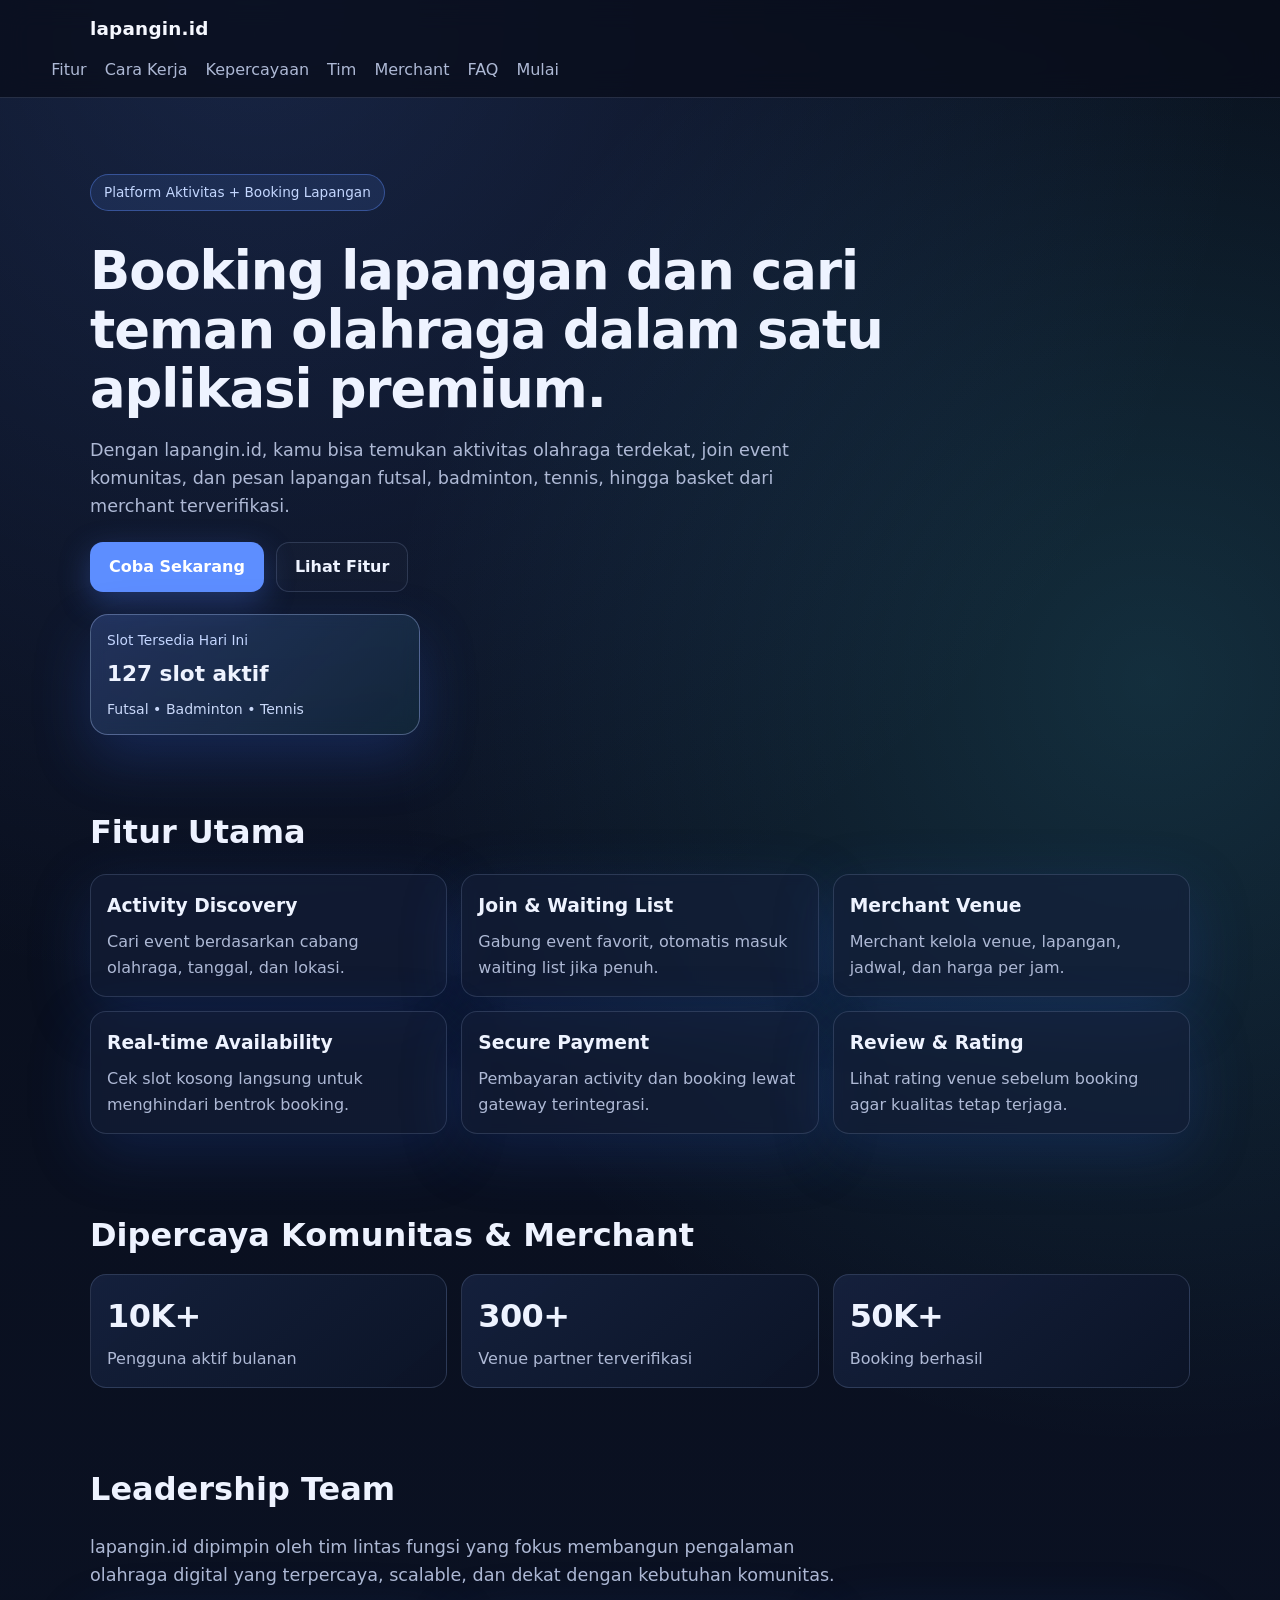
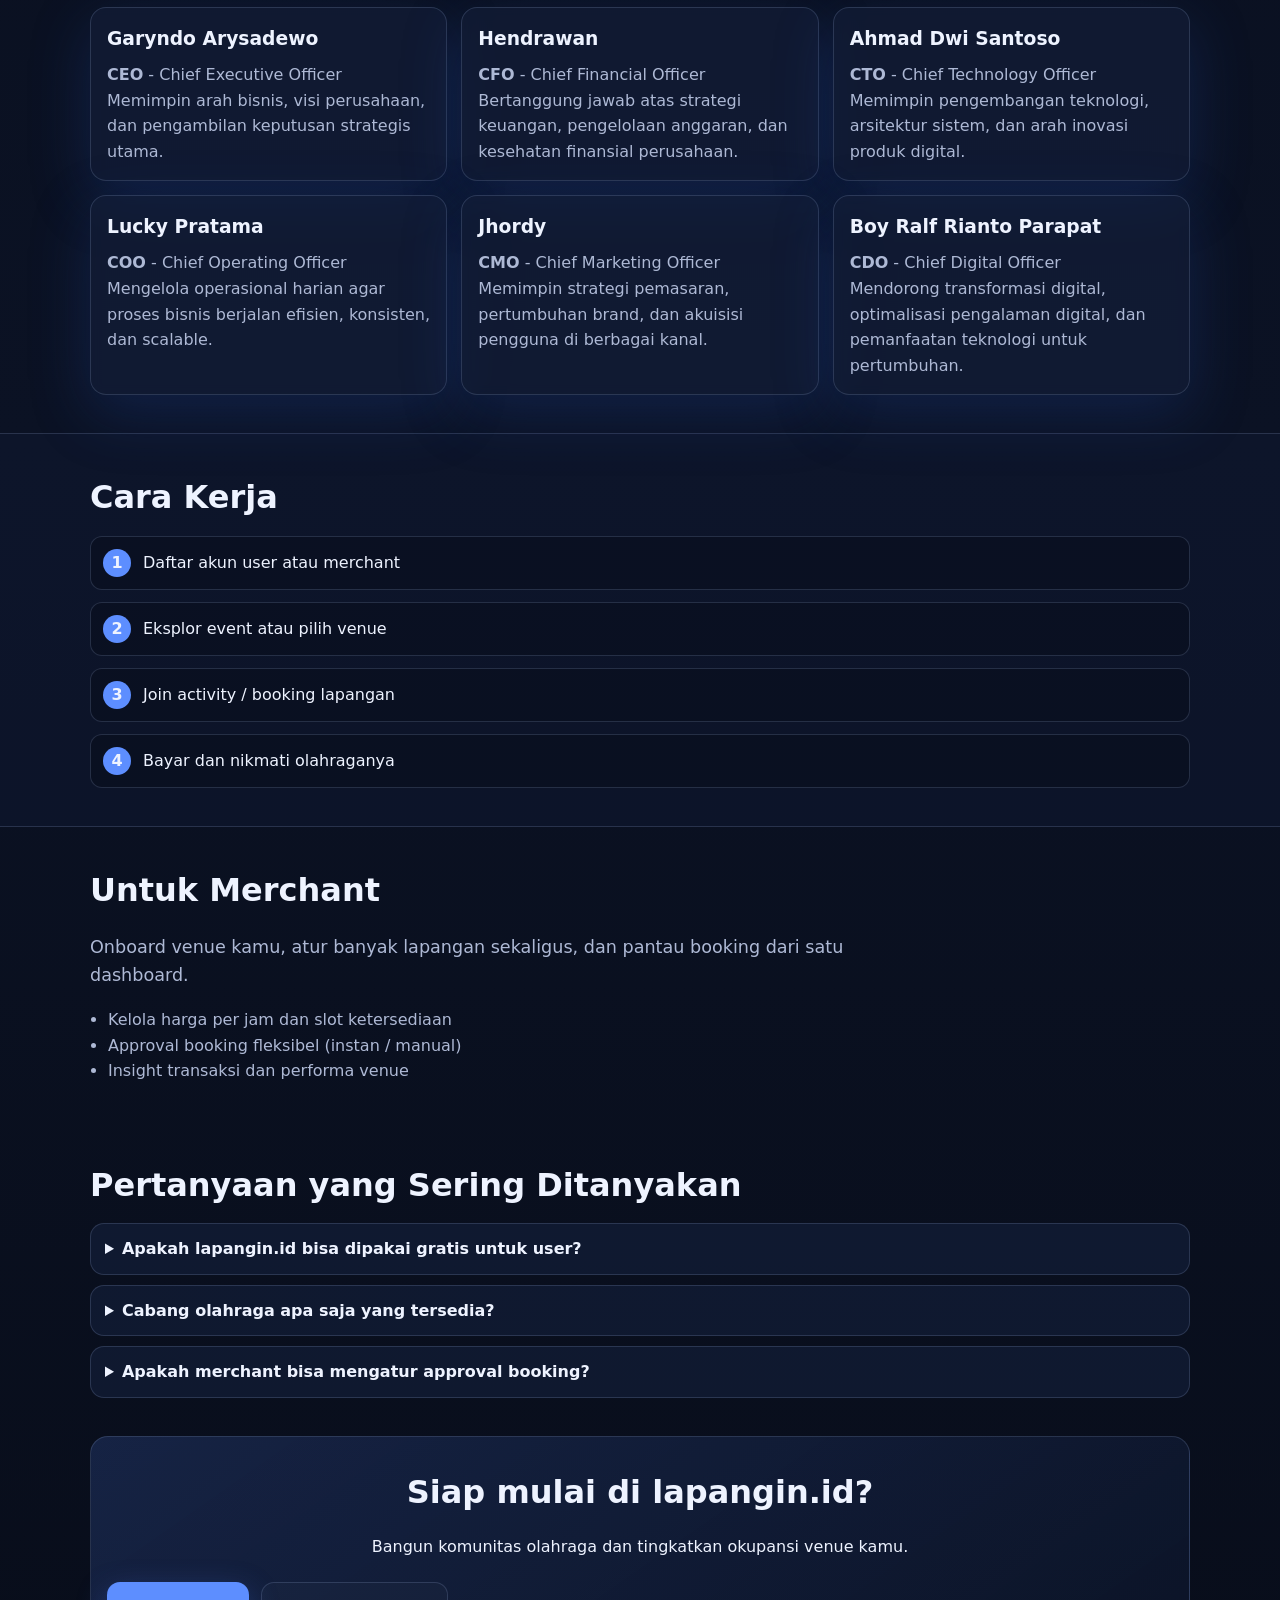
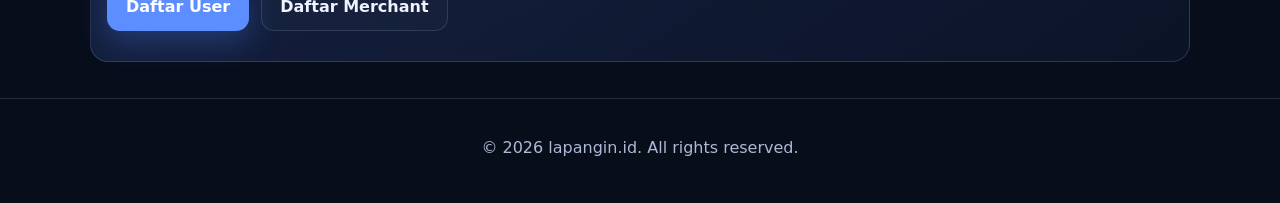
==== index.html @ 3bbe4d74 "init" ====
<!doctype html>
<html lang="id">
  <head>
    <meta charset="UTF-8" />
    <meta name="viewport" content="width=device-width, initial-scale=1.0" />
    <title>lapangin.id | Aplikasi Booking Lapangan & Cari Teman Olahraga</title>
    <meta
      name="description"
      content="lapangin.id adalah platform mobile-first untuk cari aktivitas olahraga, join event, dan booking lapangan futsal, badminton, tennis, dan lainnya."
    />
    <meta
      name="keywords"
      content="booking lapangan, aplikasi olahraga, sewa lapangan futsal, booking badminton, event olahraga, lapangin.id"
    />
    <meta name="robots" content="index, follow, max-image-preview:large" />
    <link rel="canonical" href="https://lapangin.id/" />
    <meta property="og:type" content="website" />
    <meta property="og:site_name" content="lapangin.id" />
    <meta property="og:title" content="lapangin.id | Booking Lapangan & Aktivitas Olahraga" />
    <meta
      property="og:description"
      content="Temukan teman main, join event, dan booking lapangan olahraga dari merchant terverifikasi."
    />
    <meta property="og:url" content="https://lapangin.id/" />
    <meta property="og:image" content="https://lapangin.id/og-image.jpg" />
    <meta name="twitter:card" content="summary_large_image" />
    <meta name="twitter:title" content="lapangin.id" />
    <meta
      name="twitter:description"
      content="Platform aktivitas olahraga dan booking lapangan berbasis merchant."
    />
    <meta name="theme-color" content="#0c1224" />
    <link rel="stylesheet" href="./styles.css" />
    <script type="application/ld+json">
      {
        "@context": "https://schema.org",
        "@type": "WebSite",
        "name": "lapangin.id",
        "url": "https://lapangin.id/",
        "description": "Platform aktivitas olahraga dan booking lapangan berbasis merchant.",
        "potentialAction": {
          "@type": "SearchAction",
          "target": "https://lapangin.id/search?q={search_term_string}",
          "query-input": "required name=search_term_string"
        }
      }
    </script>
  </head>
  <body>
    <header class="topbar">
      <div class="container row">
        <a href="#" class="brand">lapangin.id</a>
        <button id="menuBtn" class="menu-btn" aria-label="Buka menu" aria-expanded="false" aria-controls="mobileMenu">Menu</button>
      </div>
      <nav id="mobileMenu" class="mobile-menu" aria-label="Navigasi utama">
        <a href="#fitur">Fitur</a>
        <a href="#cara-kerja">Cara Kerja</a>
        <a href="#statistik">Kepercayaan</a>
        <a href="#tim">Tim</a>
        <a href="#merchant">Merchant</a>
        <a href="#faq">FAQ</a>
        <a href="#cta">Mulai</a>
      </nav>
    </header>

    <main>
      <section class="hero container">
        <p class="pill">Platform Aktivitas + Booking Lapangan</p>
        <h1>Booking lapangan dan cari teman olahraga dalam satu aplikasi premium.</h1>
        <p class="subtitle">
          Dengan lapangin.id, kamu bisa temukan aktivitas olahraga terdekat, join
          event komunitas, dan pesan lapangan futsal, badminton, tennis, hingga
          basket dari merchant terverifikasi.
        </p>
        <div class="actions">
          <a href="#cta" class="btn btn-primary">Coba Sekarang</a>
          <a href="#fitur" class="btn btn-ghost">Lihat Fitur</a>
        </div>
        <div class="hero-glass" aria-hidden="true">
          <div class="glass-card">
            <p class="glass-label">Slot Tersedia Hari Ini</p>
            <p class="glass-value">127 slot aktif</p>
            <p class="glass-meta">Futsal • Badminton • Tennis</p>
          </div>
        </div>
      </section>

      <section id="fitur" class="section container">
        <h2>Fitur Utama</h2>
        <div class="grid">
          <article class="card">
            <h3>Activity Discovery</h3>
            <p>Cari event berdasarkan cabang olahraga, tanggal, dan lokasi.</p>
          </article>
          <article class="card">
            <h3>Join & Waiting List</h3>
            <p>Gabung event favorit, otomatis masuk waiting list jika penuh.</p>
          </article>
          <article class="card">
            <h3>Merchant Venue</h3>
            <p>Merchant kelola venue, lapangan, jadwal, dan harga per jam.</p>
          </article>
          <article class="card">
            <h3>Real-time Availability</h3>
            <p>Cek slot kosong langsung untuk menghindari bentrok booking.</p>
          </article>
          <article class="card">
            <h3>Secure Payment</h3>
            <p>Pembayaran activity dan booking lewat gateway terintegrasi.</p>
          </article>
          <article class="card">
            <h3>Review & Rating</h3>
            <p>Lihat rating venue sebelum booking agar kualitas tetap terjaga.</p>
          </article>
        </div>
      </section>

      <section id="statistik" class="section container">
        <h2>Dipercaya Komunitas & Merchant</h2>
        <div class="stats">
          <article class="stat-card">
            <p class="stat-value">10K+</p>
            <p class="stat-label">Pengguna aktif bulanan</p>
          </article>
          <article class="stat-card">
            <p class="stat-value">300+</p>
            <p class="stat-label">Venue partner terverifikasi</p>
          </article>
          <article class="stat-card">
            <p class="stat-value">50K+</p>
            <p class="stat-label">Booking berhasil</p>
          </article>
        </div>
      </section>

      <section id="tim" class="section container">
        <h2>Leadership Team</h2>
        <p class="subtitle">
          lapangin.id dipimpin oleh tim lintas fungsi yang fokus membangun
          pengalaman olahraga digital yang terpercaya, scalable, dan dekat dengan
          kebutuhan komunitas.
        </p>
        <div class="grid">
          <article class="card">
            <h3>Garyndo Arysadewo</h3>
            <p><strong>CEO</strong> - Chief Executive Officer</p>
            <p>Memimpin arah bisnis, visi perusahaan, dan pengambilan keputusan strategis utama.</p>
          </article>
          <article class="card">
            <h3>Hendrawan</h3>
            <p><strong>CFO</strong> - Chief Financial Officer</p>
            <p>Bertanggung jawab atas strategi keuangan, pengelolaan anggaran, dan kesehatan finansial perusahaan.</p>
          </article>
          <article class="card">
            <h3>Ahmad Dwi Santoso</h3>
            <p><strong>CTO</strong> - Chief Technology Officer</p>
            <p>Memimpin pengembangan teknologi, arsitektur sistem, dan arah inovasi produk digital.</p>
          </article>
          <article class="card">
            <h3>Lucky Pratama</h3>
            <p><strong>COO</strong> - Chief Operating Officer</p>
            <p>Mengelola operasional harian agar proses bisnis berjalan efisien, konsisten, dan scalable.</p>
          </article>
          <article class="card">
            <h3>Jhordy</h3>
            <p><strong>CMO</strong> - Chief Marketing Officer</p>
            <p>Memimpin strategi pemasaran, pertumbuhan brand, dan akuisisi pengguna di berbagai kanal.</p>
          </article>
          <article class="card">
            <h3>Boy Ralf Rianto Parapat</h3>
            <p><strong>CDO</strong> - Chief Digital Officer</p>
            <p>Mendorong transformasi digital, optimalisasi pengalaman digital, dan pemanfaatan teknologi untuk pertumbuhan.</p>
          </article>
        </div>
      </section>

      <section id="cara-kerja" class="section section-alt">
        <div class="container">
          <h2>Cara Kerja</h2>
          <div class="steps">
            <div class="step"><span>1</span>Daftar akun user atau merchant</div>
            <div class="step"><span>2</span>Eksplor event atau pilih venue</div>
            <div class="step"><span>3</span>Join activity / booking lapangan</div>
            <div class="step"><span>4</span>Bayar dan nikmati olahraganya</div>
          </div>
        </div>
      </section>

      <section id="merchant" class="section container">
        <h2>Untuk Merchant</h2>
        <p class="subtitle">
          Onboard venue kamu, atur banyak lapangan sekaligus, dan pantau booking
          dari satu dashboard.
        </p>
        <ul class="benefits">
          <li>Kelola harga per jam dan slot ketersediaan</li>
          <li>Approval booking fleksibel (instan / manual)</li>
          <li>Insight transaksi dan performa venue</li>
        </ul>
      </section>

      <section id="faq" class="section container">
        <h2>Pertanyaan yang Sering Ditanyakan</h2>
        <div class="faq-list">
          <details>
            <summary>Apakah lapangin.id bisa dipakai gratis untuk user?</summary>
            <p>Ya, pembuatan akun gratis. Kamu hanya bayar saat join aktivitas berbayar atau booking lapangan.</p>
          </details>
          <details>
            <summary>Cabang olahraga apa saja yang tersedia?</summary>
            <p>Futsal, badminton, tennis, basket, voli, dan cabang lain sesuai venue partner di kota kamu.</p>
          </details>
          <details>
            <summary>Apakah merchant bisa mengatur approval booking?</summary>
            <p>Bisa. Merchant dapat memilih mode instan atau approval manual dari dashboard.</p>
          </details>
        </div>
      </section>

      <section id="cta" class="section container cta">
        <h2>Siap mulai di lapangin.id?</h2>
        <p>Bangun komunitas olahraga dan tingkatkan okupansi venue kamu.</p>
        <div class="actions">
          <a href="#" class="btn btn-primary">Daftar User</a>
          <a href="#" class="btn btn-ghost">Daftar Merchant</a>
        </div>
      </section>
    </main>

    <footer class="footer">
      <div class="container">
        <p>© <span id="year"></span> lapangin.id. All rights reserved.</p>
      </div>
    </footer>

    <script src="./script.js"></script>
  </body>
</html>
---- styles.css ----
:root {
  --bg: #080d1a;
  --bg-soft: #0f1830;
  --card: rgba(21, 33, 61, 0.6);
  --text: #eef3ff;
  --muted: #aeb9d5;
  --primary: #5d8eff;
  --primary-dark: #4478ee;
  --border: rgba(167, 187, 232, 0.18);
  --shadow: 0 18px 60px rgba(33, 77, 174, 0.26);
}

* {
  box-sizing: border-box;
}

body {
  margin: 0;
  font-family: Inter, system-ui, -apple-system, Segoe UI, Roboto, sans-serif;
  background:
    radial-gradient(circle at 20% 0%, rgba(93, 142, 255, 0.18), transparent 28%),
    radial-gradient(circle at 90% 20%, rgba(83, 240, 255, 0.14), transparent 26%),
    linear-gradient(180deg, #080d1a 0%, #0b1224 60%, #080d1a 100%);
  color: var(--text);
  line-height: 1.6;
}

.container {
  width: min(1100px, 92%);
  margin: 0 auto;
}

.row {
  display: flex;
  align-items: center;
  justify-content: space-between;
}

.topbar {
  position: sticky;
  top: 0;
  background: rgba(8, 13, 26, 0.75);
  border-bottom: 1px solid var(--border);
  backdrop-filter: blur(14px);
  z-index: 20;
}

.topbar .container {
  padding: 14px 0;
}

.brand {
  color: #f6f8ff;
  text-decoration: none;
  font-weight: 800;
  font-size: 1.15rem;
  letter-spacing: 0.2px;
}

.menu-btn {
  border: 1px solid var(--border);
  background: rgba(255, 255, 255, 0.02);
  color: var(--text);
  border-radius: 10px;
  padding: 8px 12px;
}

.mobile-menu {
  display: none;
  padding: 0 4% 12px;
}

.mobile-menu.open {
  display: grid;
  gap: 10px;
}

.mobile-menu a {
  color: var(--muted);
  text-decoration: none;
  transition: color 0.2s ease;
}

.mobile-menu a:hover {
  color: #d8e4ff;
}

.hero {
  padding: 62px 0 34px;
  position: relative;
}

.pill {
  display: inline-block;
  background: rgba(93, 142, 255, 0.12);
  color: #c4d7ff;
  border: 1px solid rgba(93, 142, 255, 0.4);
  border-radius: 999px;
  padding: 7px 13px;
  font-size: 0.85rem;
}

h1 {
  font-size: clamp(2rem, 5vw, 3.3rem);
  line-height: 1.12;
  margin: 16px 0 14px;
  max-width: 860px;
  letter-spacing: -0.02em;
}

h2 {
  font-size: clamp(1.4rem, 4vw, 2rem);
  margin: 0 0 12px;
}

.subtitle {
  color: var(--muted);
  max-width: 760px;
  font-size: clamp(1rem, 2.2vw, 1.1rem);
}

.actions {
  margin-top: 22px;
  display: flex;
  gap: 12px;
  flex-wrap: wrap;
}

.btn {
  text-decoration: none;
  border-radius: 13px;
  padding: 11px 18px;
  font-weight: 600;
  border: 1px solid transparent;
  transition: transform 0.2s ease, box-shadow 0.2s ease, background 0.2s ease;
}

.btn-primary {
  background: var(--primary);
  color: white;
  box-shadow: 0 10px 30px rgba(73, 116, 230, 0.35);
}

.btn-primary:hover {
  background: var(--primary-dark);
  transform: translateY(-2px);
}

.btn-ghost {
  border-color: var(--border);
  color: var(--text);
  background: rgba(255, 255, 255, 0.02);
}

.btn-ghost:hover {
  transform: translateY(-2px);
  border-color: rgba(167, 187, 232, 0.3);
}

.section {
  padding: 38px 0;
}

.section-alt {
  background: rgba(15, 24, 48, 0.58);
  border-top: 1px solid var(--border);
  border-bottom: 1px solid var(--border);
}

.grid {
  margin-top: 16px;
  display: grid;
  grid-template-columns: 1fr;
  gap: 14px;
}

.card {
  background: var(--card);
  border: 1px solid var(--border);
  border-radius: 16px;
  padding: 16px;
  backdrop-filter: blur(6px);
  box-shadow: var(--shadow);
  transition: transform 0.2s ease, border-color 0.2s ease;
}

.card:hover {
  transform: translateY(-3px);
  border-color: rgba(167, 187, 232, 0.36);
}

.card h3 {
  margin: 0 0 8px;
}

.card p {
  margin: 0;
  color: var(--muted);
}

.steps {
  display: grid;
  gap: 12px;
}

.step {
  display: flex;
  align-items: center;
  gap: 12px;
  padding: 12px;
  border-radius: 12px;
  border: 1px solid var(--border);
  background: rgba(8, 13, 26, 0.45);
}

.hero-glass {
  margin-top: 22px;
  max-width: 330px;
}

.glass-card {
  background: linear-gradient(
    135deg,
    rgba(101, 143, 255, 0.23) 0%,
    rgba(78, 232, 255, 0.08) 100%
  );
  border: 1px solid rgba(177, 200, 255, 0.35);
  border-radius: 18px;
  padding: 14px 16px;
  box-shadow: 0 24px 56px rgba(40, 79, 170, 0.32);
  backdrop-filter: blur(8px);
}

.glass-label {
  margin: 0;
  color: #c4d6ff;
  font-size: 0.86rem;
}

.glass-value {
  margin: 6px 0;
  font-size: 1.35rem;
  font-weight: 700;
}

.glass-meta {
  margin: 0;
  color: #c9d8f9;
  font-size: 0.88rem;
}

.stats {
  display: grid;
  gap: 14px;
  grid-template-columns: 1fr;
}

.stat-card {
  border: 1px solid var(--border);
  border-radius: 16px;
  padding: 16px;
  background: linear-gradient(
    140deg,
    rgba(22, 34, 63, 0.9) 0%,
    rgba(12, 20, 39, 0.95) 100%
  );
}

.stat-value {
  margin: 0;
  font-size: clamp(1.5rem, 4vw, 2rem);
  font-weight: 800;
  letter-spacing: -0.02em;
}

.stat-label {
  margin: 4px 0 0;
  color: var(--muted);
}

.step span {
  width: 28px;
  height: 28px;
  border-radius: 999px;
  background: var(--primary);
  display: inline-flex;
  align-items: center;
  justify-content: center;
  font-weight: 700;
}

.benefits {
  margin: 12px 0 0;
  padding-left: 18px;
  color: var(--muted);
}

.cta {
  text-align: center;
  background: linear-gradient(
    145deg,
    rgba(42, 67, 128, 0.4) 0%,
    rgba(14, 24, 47, 0.6) 100%
  );
  border: 1px solid var(--border);
  border-radius: 18px;
  padding: 30px 16px;
}

.faq-list {
  display: grid;
  gap: 10px;
}

.faq-list details {
  border: 1px solid var(--border);
  border-radius: 14px;
  padding: 12px 14px;
  background: var(--card);
}

.faq-list summary {
  cursor: pointer;
  font-weight: 600;
}

.faq-list p {
  color: var(--muted);
  margin: 10px 0 0;
}

.footer {
  border-top: 1px solid var(--border);
  margin-top: 36px;
  padding: 20px 0 26px;
  color: var(--muted);
  text-align: center;
}

@media (min-width: 768px) {
  .menu-btn {
    display: none;
  }

  .mobile-menu {
    display: flex;
    gap: 18px;
    padding: 0 4% 14px;
  }

  .mobile-menu a {
    color: var(--muted);
  }

  .grid {
    grid-template-columns: repeat(2, 1fr);
  }

  .stats {
    grid-template-columns: repeat(3, 1fr);
  }
}

@media (min-width: 1024px) {
  .grid {
    grid-template-columns: repeat(3, 1fr);
  }
}
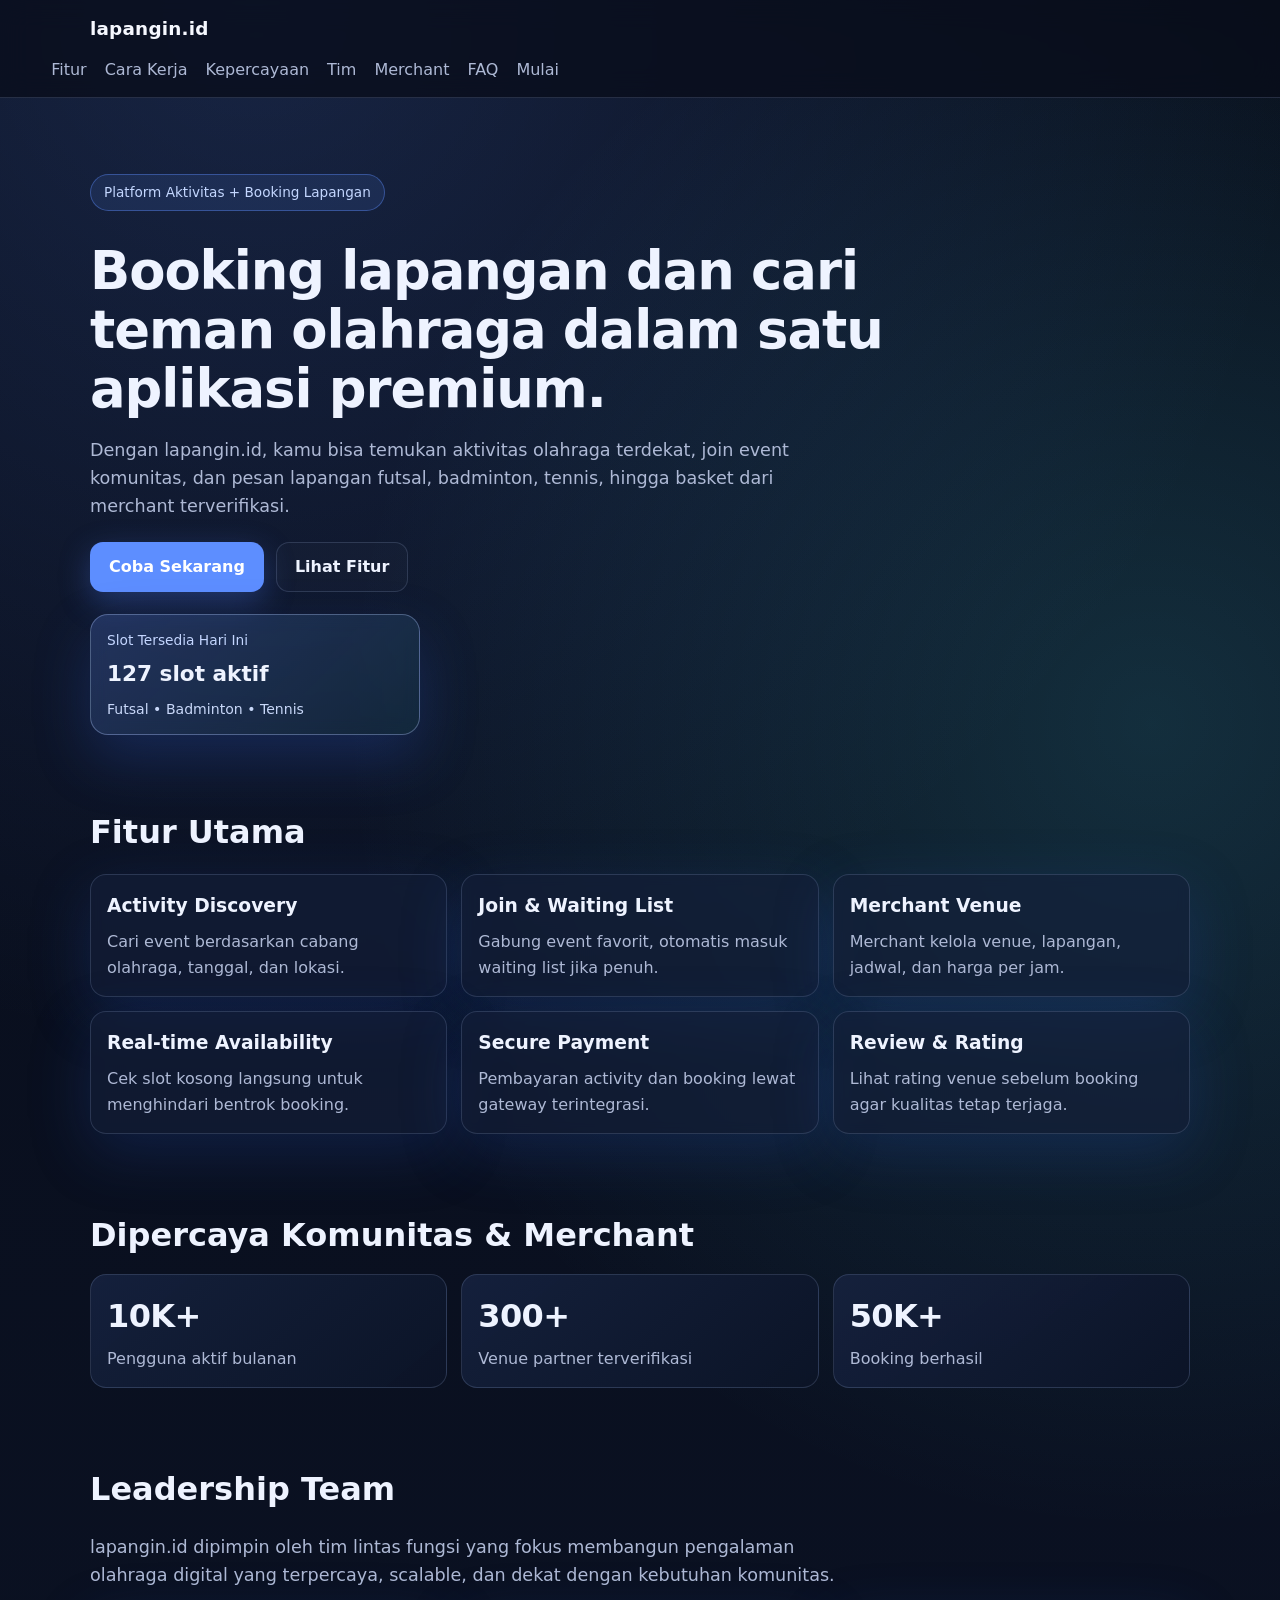
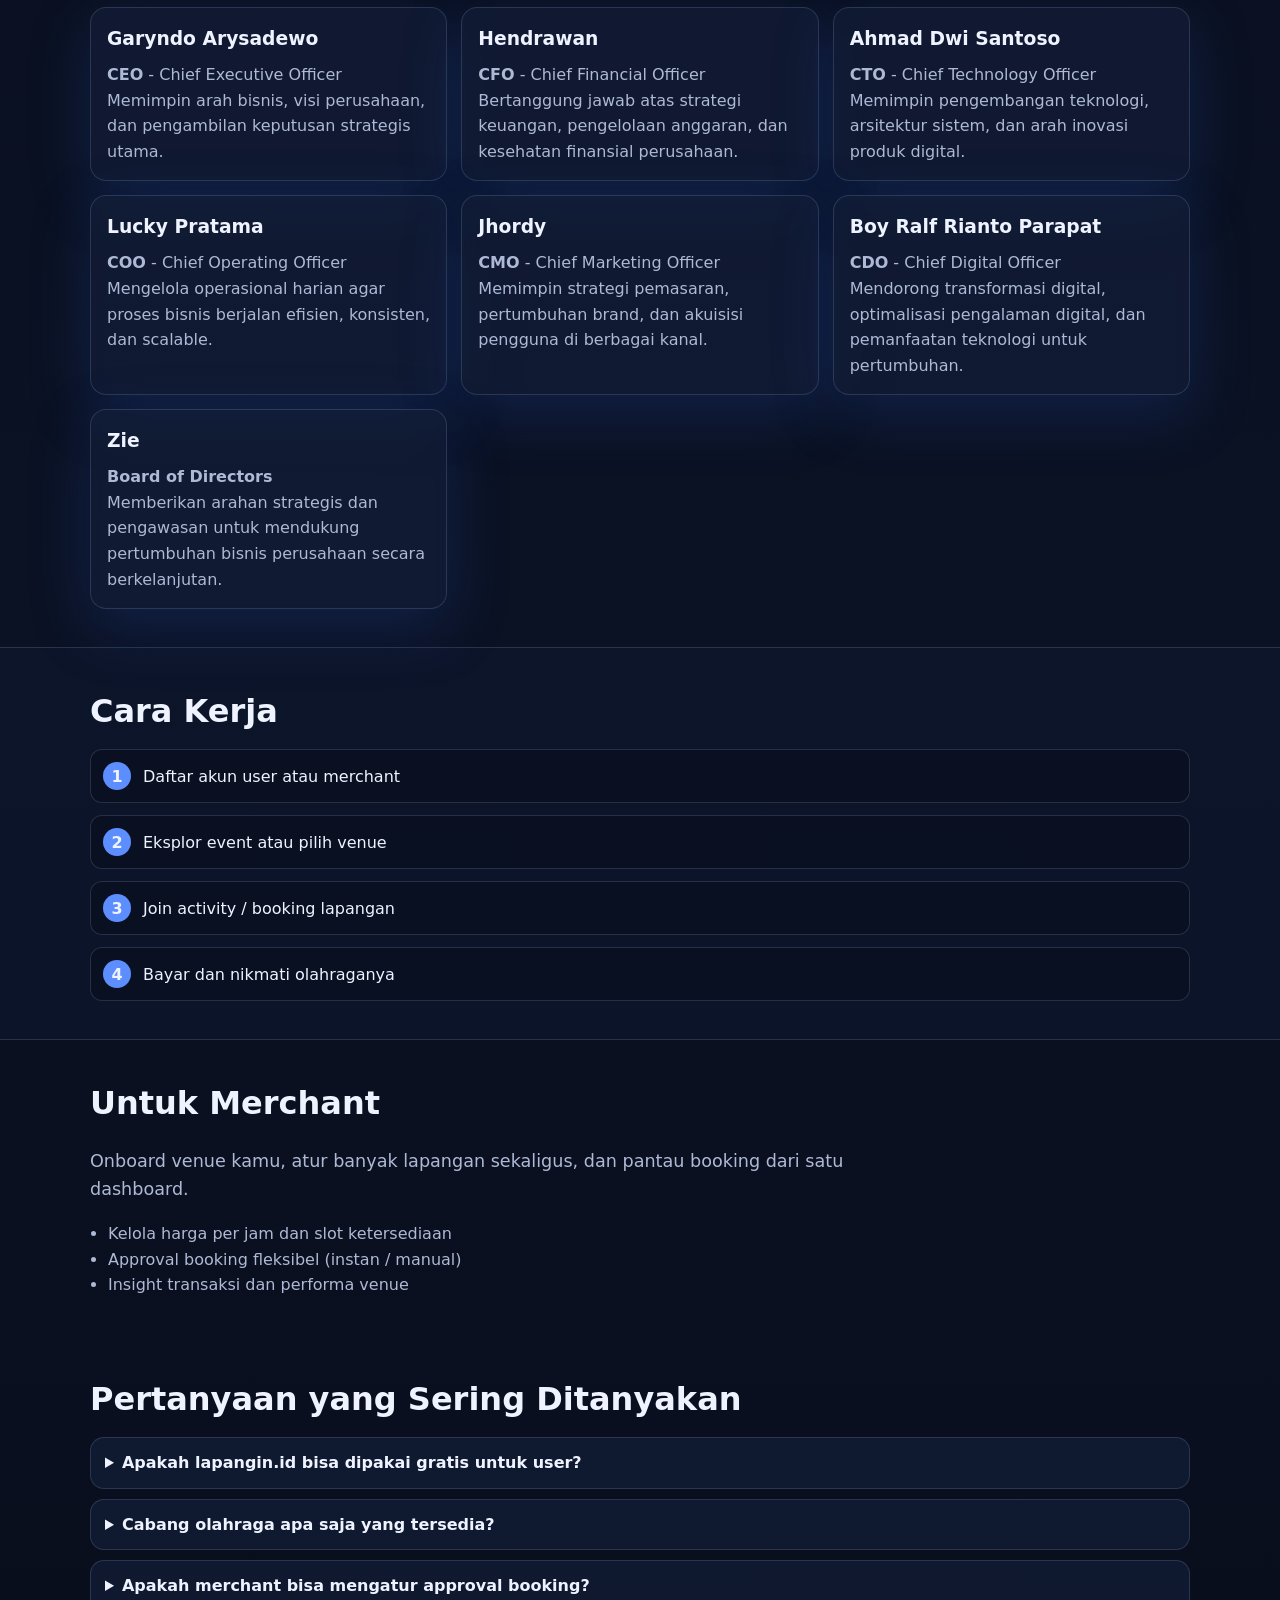
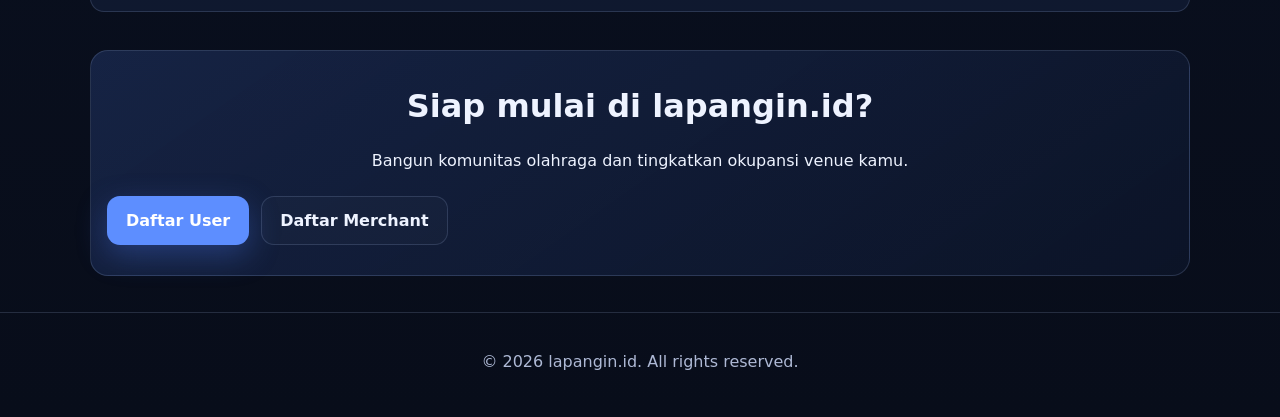
==== commit 4222d6df: "add directors" ====
--- a/index.html
+++ b/index.html
@@ -171,6 +171,11 @@
             <p><strong>CDO</strong> - Chief Digital Officer</p>
             <p>Mendorong transformasi digital, optimalisasi pengalaman digital, dan pemanfaatan teknologi untuk pertumbuhan.</p>
           </article>
+          <article class="card">
+            <h3>Zie</h3>
+            <p><strong>Board of Directors</strong></p>
+            <p>Memberikan arahan strategis dan pengawasan untuk mendukung pertumbuhan bisnis perusahaan secara berkelanjutan.</p>
+          </article>
         </div>
       </section>
 
